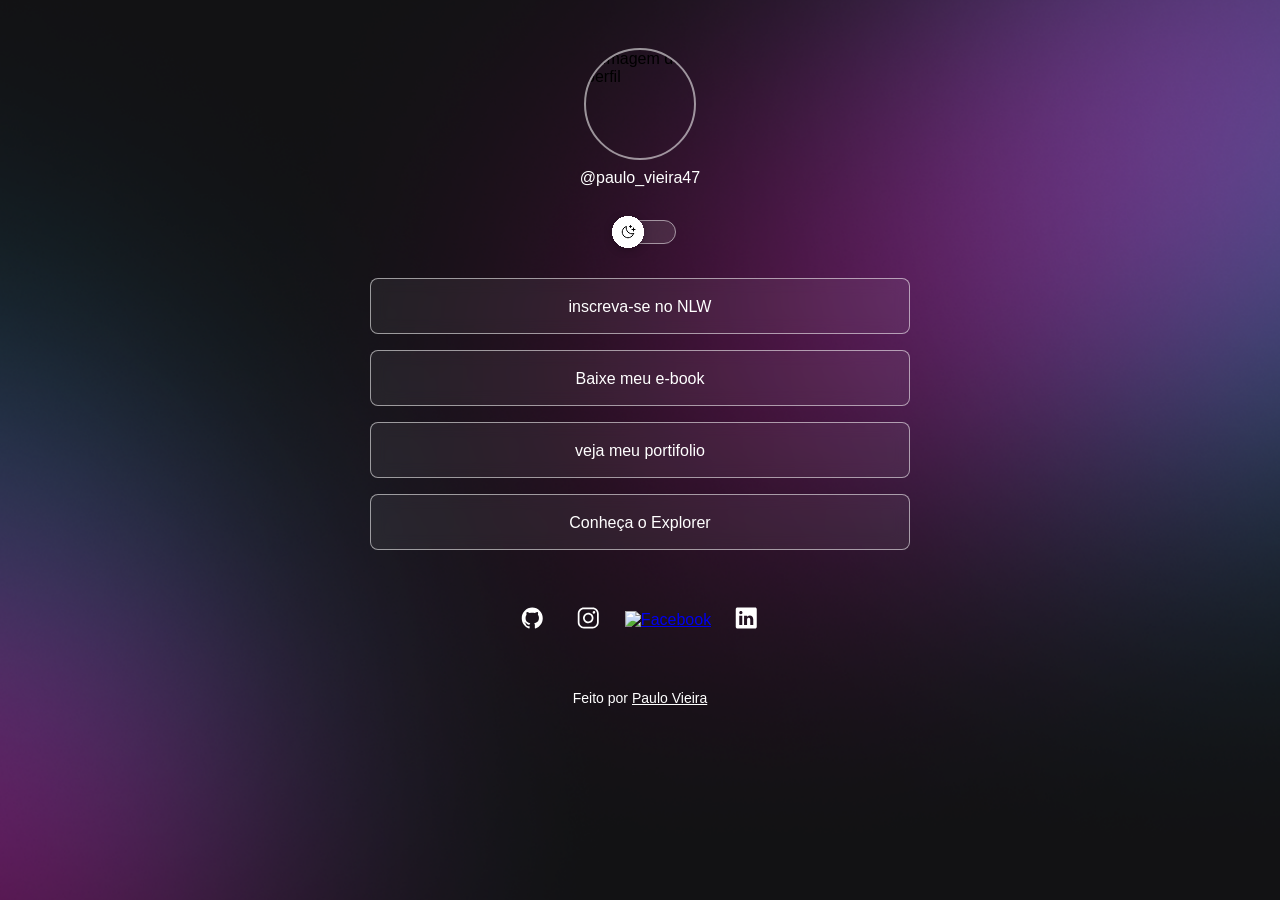
==== index.html @ 4784027b "primeiro commit" ====
<!doctype html>
<html lang="pt-br">
  <head>
    <meta charset="UTF-8" />
    <meta name="viewport" content="width=device-width, initial-scale=1.0" />
    <title>Document</title>
    <link rel="stylesheet" href="style.css" />
  </head>
  <body>
    <div class="container">
      <div class="profile">
        <img
          class="icone-instagram"
          src="https://scontent.cdninstagram.com/v/t51.82787-19/721266117_18367469101233677_8430617706248412974_n.jpg?stp=dst-jpg_s150x150_tt6&_nc_cat=104&ccb=7-5&_nc_sid=f7ccc5&efg=eyJ2ZW5jb2RlX3RhZyI6InByb2ZpbGVfcGljLnd3dy44MjguQzMifQ%3D%3D&_nc_ohc=a8gDlKmZug0Q7kNvwECYTZ1&_nc_oc=AdqLgqXeYoEswWtlF-sLBdSvxtwxeazSruVxHi7namXUFMqg0iZzWmLM1iq_1FQpauFSd63jTvPQe56EO1xKHi3b&_nc_zt=24&_nc_ht=scontent.cdninstagram.com&_nc_gid=UCn5jsEZSzeGJzdFtzX4uw&_nc_ss=7b6a8&oh=00_Af_pW3B-Zh1Yjb5yCfbOzhCMosvUe1aGFuiMk3C5U9_f-A&oe=6A2F982E"
          alt="Imagem de perfil"
        />
        <a class="nome-perfil" href="https://www.instagram.com/paulo_vieira47/"
          >@paulo_vieira47</a
        >
      </div>

      <button class="toggle-button">
        <img src="img/toggle-button.svg" alt="Toggle Button" />
      </button>

      <div class="buttons">
        <button>inscreva-se no NLW</button>
        <button>Baixe meu e-book</button>
        <button>veja meu portifolio</button>
        <button>Conheça o Explorer</button>
      </div>

      <div class="redes-sociais">
        <a href="https://github.com/PauloVieira47">
          <img src="img/github.svg" alt="Github" />
        </a>
        <a href="https://www.instagram.com/paulo_vieira47/">
          <img src="img/instagram.svg" alt="Instagram" />
        </a>
        <a href="https://www.facebook.com/profile.php?id=100023813533278">
          <img src="img/facebook.svg" alt="Facebook" />
        </a>
        <a href="https://www.linkedin.com/in/paulo-vieira-9670a9321/">
          <img src="img/linkedin.svg" alt="Linkedin" />
        </a>
      </div>

      <footer class="footer">
        Feito por
        <a href="https://www.instagram.com/paulo_vieira47/"> Paulo Vieira</a>
      </footer>
    </div>
  </body>
</html>
---- style.css ----
:root {
    --color-primary: #ffffff;
    --color-secondary: #ffffff10;
    --color-border: rgba(255, 255, 255, 0.55);
}





body {
    background-image: url(./img/Background.png);
    background-size: cover;
    background-position: center;
    background-repeat: no-repeat;
    background-attachment: fixed;
    font-family: Arial, sans-serif;
    height: 100vh;
    margin: 0;
    padding: 0;
    font-family: Arial, sans-serif;
}

.container {
    display: flex;
    flex-direction: column;
    align-items: center;
    margin: 0 auto;
    width: 360px;
    height: 712px;
    padding: 24px;
}

.profile {
    display: flex;
    flex-direction: column;
    align-items: center;
    width: 558px;
    gap: 6px;
    padding: 24px 0;
}

.icone-instagram {
    width: 112px;
    height: 112px;
    border-radius: 50%;
    border: 2px solid var(--color-border);
    box-sizing: border-box;
}

.nome-perfil {
    color: var(--color-primary);
    font-size: 16px;
    line-height: 24px;
    text-decoration: none;
}

.toggle-button {
    width: 64px;
    height: 40px;
    border: none;
    background-color: transparent;
    cursor: pointer;
    display: flex;
    align-items: center;
    justify-content: center;
}

.buttons {
    display: flex;
    flex-direction: column;
    align-items: center;
    justify-content: center;
    gap: 16px;
    padding: 24px;
}

.buttons button {
    width: 540px;
    height: 56px;
    border-radius: 8px;
    background-color: #ffffff10;
    color: var(--color-primary);
    padding: 16px 24px;
    font-size: 16px;
    line-height: 1.5;
    border: 1px solid var(--color-border);
    backdrop-filter: blur(8px);
    cursor: pointer;
}

button:hover {
    background-color: #ffffff27;
}

.redes-sociais {
    display: flex;
    align-items: center;
    justify-content: center;
    gap: 16px;
    padding: 24px 0;
    width: 558px;
}

.redes-sociais img {
    width: 40px;
    height: 40px;
    cursor: pointer;
}

.footer {
    display: flex;
    align-items: center;
    justify-content: center;
    font-size: 14px;
    font-weight: normal;
    color: var(--color-primary);
    padding: 24px 0;
    width: 558px;
}

.footer a {
    color: var(--color-primary);
    margin-left: 4px;
}


@media (max-width: 588px) {
    body {
        background-image: url(./img/bg-mobile.jpg);
    }
}
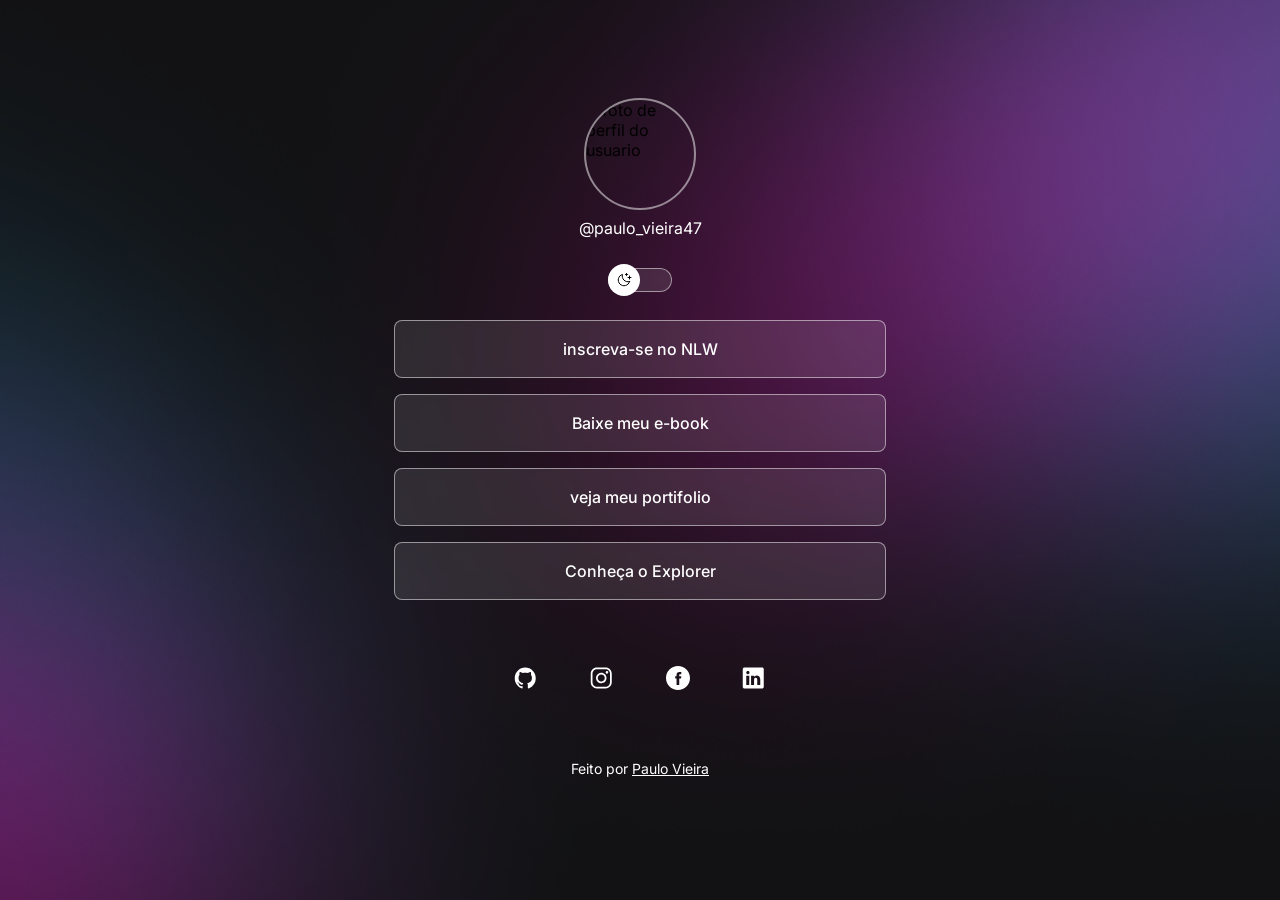
==== commit e452ea55: "Layout html e css finalizado" ====
--- a/index.html
+++ b/index.html
@@ -1,9 +1,16 @@
 <!doctype html>
-<html lang="pt-br">
+<html lang="pt-br" class="dark">
   <head>
     <meta charset="UTF-8" />
     <meta name="viewport" content="width=device-width, initial-scale=1.0" />
     <title>Document</title>
+
+    <link rel="preconnect" href="https://fonts.googleapis.com" />
+    <link rel="preconnect" href="https://fonts.gstatic.com" crossorigin />
+    <link
+      href="https://fonts.googleapis.com/css2?family=Inter:wght@400;500;700&display=swap"
+      rel="stylesheet"
+    />
     <link rel="stylesheet" href="style.css" />
   </head>
   <body>
@@ -12,35 +19,42 @@
         <img
           class="icone-instagram"
           src="https://scontent.cdninstagram.com/v/t51.82787-19/721266117_18367469101233677_8430617706248412974_n.jpg?stp=dst-jpg_s150x150_tt6&_nc_cat=104&ccb=7-5&_nc_sid=f7ccc5&efg=eyJ2ZW5jb2RlX3RhZyI6InByb2ZpbGVfcGljLnd3dy44MjguQzMifQ%3D%3D&_nc_ohc=a8gDlKmZug0Q7kNvwECYTZ1&_nc_oc=AdqLgqXeYoEswWtlF-sLBdSvxtwxeazSruVxHi7namXUFMqg0iZzWmLM1iq_1FQpauFSd63jTvPQe56EO1xKHi3b&_nc_zt=24&_nc_ht=scontent.cdninstagram.com&_nc_gid=UCn5jsEZSzeGJzdFtzX4uw&_nc_ss=7b6a8&oh=00_Af_pW3B-Zh1Yjb5yCfbOzhCMosvUe1aGFuiMk3C5U9_f-A&oe=6A2F982E"
-          alt="Imagem de perfil"
+          alt="foto de perfil do usuario"
         />
         <a class="nome-perfil" href="https://www.instagram.com/paulo_vieira47/"
           >@paulo_vieira47</a
         >
       </div>
 
-      <button class="toggle-button">
-        <img src="img/toggle-button.svg" alt="Toggle Button" />
-      </button>
-
-      <div class="buttons">
-        <button>inscreva-se no NLW</button>
-        <button>Baixe meu e-book</button>
-        <button>veja meu portifolio</button>
-        <button>Conheça o Explorer</button>
+      <div class="toggle-theme-container">
+        <button></button>
+        <span></span>
       </div>
 
+      <ul class="buttons">
+        <li class="button-link"><a href="#">inscreva-se no NLW</a></li>
+        <li class="button-link"><a href="#">Baixe meu e-book</a></li>
+        <li class="button-link"><a href="#">veja meu portifolio</a></li>
+        <li class="button-link"><a href="#">Conheça o Explorer</a></li>
+      </ul>
+
       <div class="redes-sociais">
-        <a href="https://github.com/PauloVieira47">
+        <a href="https://github.com/PauloVieira47" target="_blank">
           <img src="img/github.svg" alt="Github" />
         </a>
-        <a href="https://www.instagram.com/paulo_vieira47/">
+        <a href="https://www.instagram.com/paulo_vieira47/" target="_blank">
           <img src="img/instagram.svg" alt="Instagram" />
         </a>
-        <a href="https://www.facebook.com/profile.php?id=100023813533278">
+        <a
+          href="https://www.facebook.com/profile.php?id=100023813533278"
+          target="_blank"
+        >
           <img src="img/facebook.svg" alt="Facebook" />
         </a>
-        <a href="https://www.linkedin.com/in/paulo-vieira-9670a9321/">
+        <a
+          href="https://www.linkedin.com/in/paulo-vieira-9670a9321/"
+          target="_blank"
+        >
           <img src="img/linkedin.svg" alt="Linkedin" />
         </a>
       </div>
--- a/style.css
+++ b/style.css
@@ -1,33 +1,59 @@
 :root {
+    --background-image: url(./img/Background.png);
+    --background-image-mobile: url(./img/bg-mobile-light.jpg);
+    --color-primary: #000000;
+    --color-secondary: #00000010;
+    --color-border: rgba(0, 0, 0, 0.5);
+    --color-border-hover: #000000;
+    --background-color-button: rgba(0, 0, 0, 0.05);
+    --background-color-button-hover: rgba(0, 0, 0, 0.2);
+    --icon-hover: rgba(0, 0, 0, 0.55);
+    --filter-icon: invert(1);
+    --icon-toggle: url(./img/toggle-ligth.svg);
+}
+
+:root.dark {
+    --background-image: url(./img/Background-dark.png);
+    --background-image-mobile: url(./img/bg-mobile-dark.jpg);
     --color-primary: #ffffff;
     --color-secondary: #ffffff10;
-    --color-border: rgba(255, 255, 255, 0.55);
-}
-
-
-
-
+    --color-border: rgba(255, 255, 255, 0.5);
+    --color-border-hover: #ffffff;
+    --background-color-button: rgba(255, 255, 255, 0.1);
+    --background-color-button-hover: rgba(255, 255, 255, 0.05);
+    --filter-icon: invert(0);
+    --icon-hover: rgba(255, 255, 255, 0.2);
+    --icon-toggle: url(./img/toggle-dark.svg);
+
+}
+
+* {
+    margin: 0;
+    padding: 0;
+    box-sizing: border-box;
+}
 
 body {
-    background-image: url(./img/Background.png);
+    background-image: var(--background-image);
     background-size: cover;
     background-position: center;
     background-repeat: no-repeat;
     background-attachment: fixed;
-    font-family: Arial, sans-serif;
-    height: 100vh;
-    margin: 0;
-    padding: 0;
-    font-family: Arial, sans-serif;
+    font-family: 'Inter', sans-serif;
+}
+
+body.dark {
+    background-image: var(--background-image);
+
 }
 
 .container {
     display: flex;
     flex-direction: column;
     align-items: center;
-    margin: 0 auto;
-    width: 360px;
-    height: 712px;
+    margin: 50px auto 0;
+    width: 100%;
+    max-width: 540px;
     padding: 24px;
 }
 
@@ -35,7 +61,7 @@
     display: flex;
     flex-direction: column;
     align-items: center;
-    width: 558px;
+    width: 100%;
     gap: 6px;
     padding: 24px 0;
 }
@@ -55,42 +81,81 @@
     text-decoration: none;
 }
 
-.toggle-button {
+.toggle-theme-container {
+    position: relative;
     width: 64px;
-    height: 40px;
+    margin: 4px 0;
+
+}
+
+.toggle-theme-container button {
+    width: 32px;
+    height: 32px;
     border: none;
-    background-color: transparent;
+    background: #ffffff var(--icon-toggle) no-repeat center;
     cursor: pointer;
-    display: flex;
+    border-radius: 50%;
+    position: absolute;
+    right: 0;
+    z-index: 1;
+    top: 50%;
+    transform: translateY(-50%);
+}
+
+:root.dark .toggle-theme-container button {
+    right: initial;
+    left: 0;
+}
+
+.toggle-theme-container span {
+    display: block;
+    width: 64px;
+    height: 24px;
+    border-radius: 99999px;
+    background-color: var(--background-color-button);
+    border: 1px solid var(--color-border);
+    backdrop-filter: blur(4px);
+}
+
+.buttons {
+    width: 100%;
+    list-style: none;
+    display: flex;
+    flex-direction: column;
     align-items: center;
     justify-content: center;
-}
-
-.buttons {
-    display: flex;
-    flex-direction: column;
-    align-items: center;
-    justify-content: center;
+    text-align: center;
     gap: 16px;
-    padding: 24px;
-}
-
-.buttons button {
-    width: 540px;
-    height: 56px;
+    padding: 24px 0;
+}
+
+.button-link {
+    width: 100%;
     border-radius: 8px;
-    background-color: #ffffff10;
-    color: var(--color-primary);
-    padding: 16px 24px;
+    background-color: var(--background-color-button);
+    padding: 16px 0;
     font-size: 16px;
     line-height: 1.5;
     border: 1px solid var(--color-border);
-    backdrop-filter: blur(8px);
+    backdrop-filter: blur(4px);
     cursor: pointer;
-}
-
-button:hover {
-    background-color: #ffffff27;
+    transition: background-color 0.2s;
+}
+
+.button-link:hover {
+    background-color: var(--background-color-button-hover);
+    border: 1.5px solid var(--color-border-hover);
+}
+
+.button-link:hover {
+    background-color: var(--background-color-button-hover);
+    border: 1.5px solid var(--color-border-hover);
+}
+
+.button-link a {
+    text-decoration: none;
+    color: var(--color-primary);
+    font-weight: 500;
 }
 
 .redes-sociais {
@@ -99,13 +164,21 @@
     justify-content: center;
     gap: 16px;
     padding: 24px 0;
-    width: 558px;
-}
+    width: 100%;
+}
+
 
 .redes-sociais img {
-    width: 40px;
-    height: 40px;
+    border-radius: 50%;
+    padding: 10px;
     cursor: pointer;
+    filter: var(--filter-icon);
+}
+
+.redes-sociais img:hover {
+    background-color: var(--icon-hover);
+    scale: 1.2;
+    transition: scale 0.2s;
 }
 
 .footer {
@@ -116,7 +189,7 @@
     font-weight: normal;
     color: var(--color-primary);
     padding: 24px 0;
-    width: 558px;
+    width: 100%;
 }
 
 .footer a {
@@ -127,6 +200,11 @@
 
 @media (max-width: 588px) {
     body {
-        background-image: url(./img/bg-mobile.jpg);
+        background-image: var(--background-image-mobile);
     }
+
+    body.dark {
+        background-image: var(--background-image-mobile);
+    }
+
 }
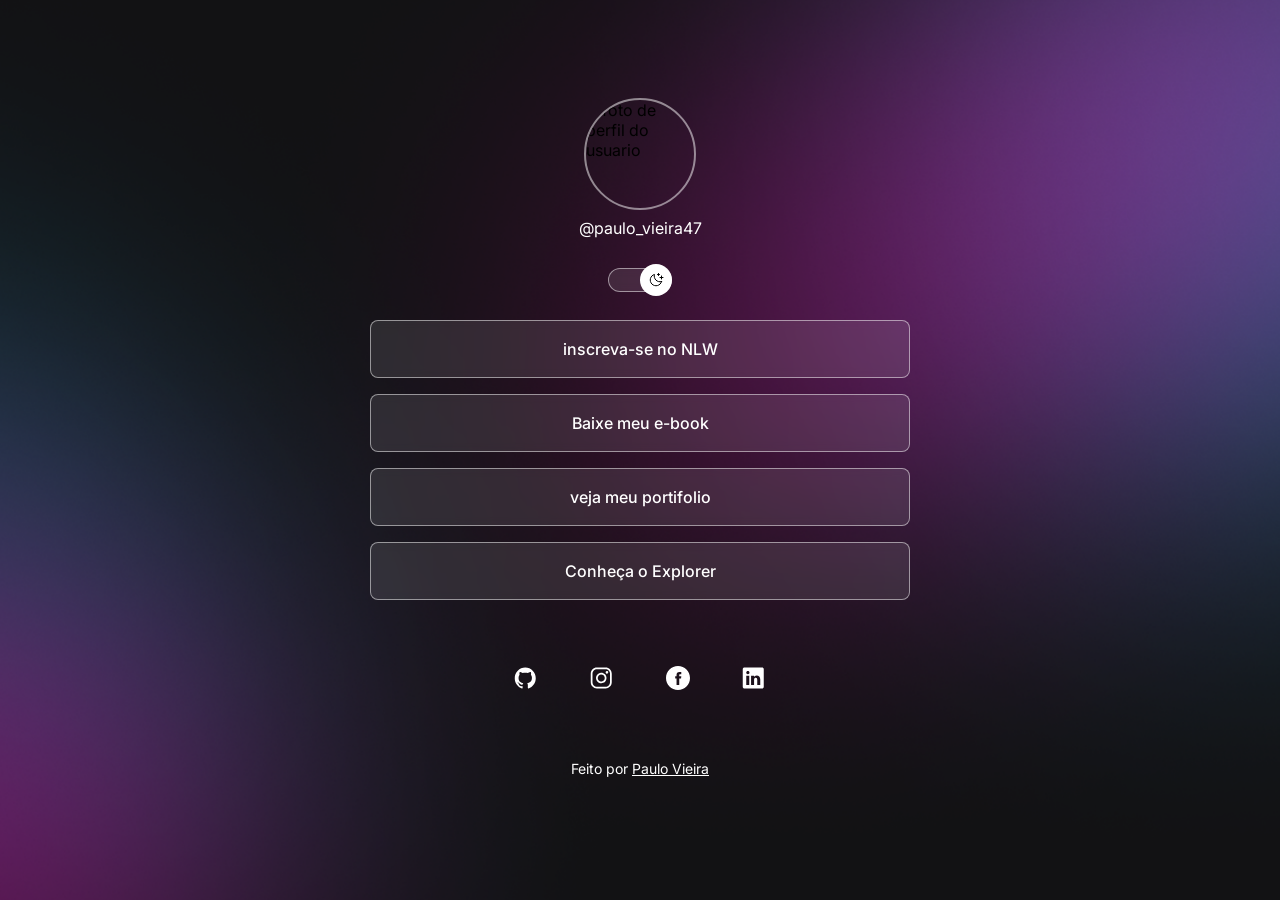
==== commit 092bfdc0: "Criaçao do contador em js" ====
--- a/index.html
+++ b/index.html
@@ -27,7 +27,7 @@
       </div>
 
       <div class="toggle-theme-container">
-        <button></button>
+        <button onclick="trocaTema()"></button>
         <span></span>
       </div>
 
@@ -64,5 +64,6 @@
         <a href="https://www.instagram.com/paulo_vieira47/"> Paulo Vieira</a>
       </footer>
     </div>
+    <script src="script.js"></script>
   </body>
 </html>
--- a/style.css
+++ b/style.css
@@ -12,7 +12,7 @@
     --icon-toggle: url(./img/toggle-ligth.svg);
 }
 
-:root.dark {
+.dark {
     --background-image: url(./img/Background-dark.png);
     --background-image-mobile: url(./img/bg-mobile-dark.jpg);
     --color-primary: #ffffff;
@@ -53,7 +53,7 @@
     align-items: center;
     margin: 50px auto 0;
     width: 100%;
-    max-width: 540px;
+    max-width: 588px;
     padding: 24px;
 }
 
@@ -96,16 +96,20 @@
     cursor: pointer;
     border-radius: 50%;
     position: absolute;
-    right: 0;
     z-index: 1;
     top: 50%;
     transform: translateY(-50%);
-}
-
-:root.dark .toggle-theme-container button {
-    right: initial;
-    left: 0;
-}
+    animation: slideOut 0.4s;
+}
+
+.toggle-theme-container button:hover {
+    outline: 4px solid var(--icon-hover);
+}
+
+.dark .toggle-theme-container button {
+    animation: slideIn 0.4s forwards;
+}
+
 
 .toggle-theme-container span {
     display: block;
@@ -115,6 +119,26 @@
     background-color: var(--background-color-button);
     border: 1px solid var(--color-border);
     backdrop-filter: blur(4px);
+}
+
+@keyframes slideIn {
+    from {
+        left: 0;
+    }
+
+    to {
+        left: 50%;
+    }
+}
+
+@keyframes slideOut {
+    from {
+        left: 50%;
+    }
+
+    to {
+        left: 0;
+    }
 }
 
 .buttons {
